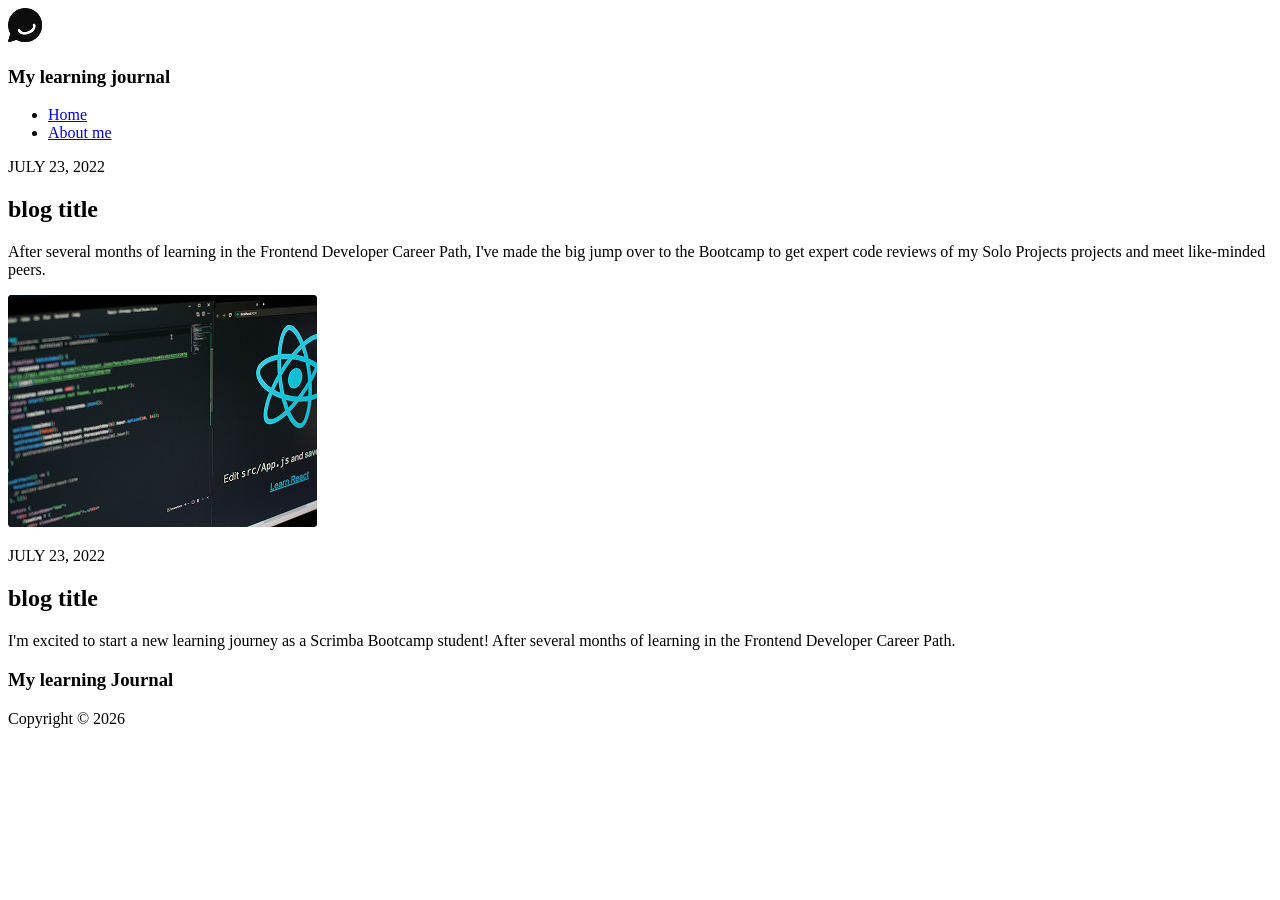
==== index.html @ 17d5e5c7 "project structure" ====
<!DOCTYPE html>
<html lang="en">
<head>
    <meta charset="UTF-8">
    <meta name="viewport" content="width=device-width, initial-scale=1.0">
    <title>My learning Journal</title>
</head>
<body>
    <nav class="navbar">
        <div class="logo">
            <img src="images/logo.png" alt="">
            <h3>My learning journal</h3>
        </div>
        <ul>
            <li><a href="#">Home</a></li>
            <li><a href="/about-me.html">About me</a></li>
        </ul>
    </nav>
    <main>
        <div class="featured-blog">
            <p class="blog-date">JULY 23, 2022</p>
            <h2 class="blog-title">blog title</h2>
            <p class="blog-description">After several months of learning in the Frontend Developer Career Path, I've made the big jump over to the Bootcamp to get expert code reviews of my Solo Projects projects and meet like-minded peers.</p>

        </div>
        <div class="blog">
            <img class="blog-image" src="images/blog-image-01.png" alt="">
            <p class="blog-date">JULY 23, 2022</p>
            <h2 class="blog-title">blog title</h2>
            <p class="blog-description">I'm excited to start a new learning journey as a Scrimba Bootcamp student! After several months of learning in the Frontend Developer Career Path.</p>
        </div>

    </main>
    <footer>
        <h3>My learning Journal</h3>
        <p>Copyright &copy; 2026</p>
    </footer>
</body>
</html>
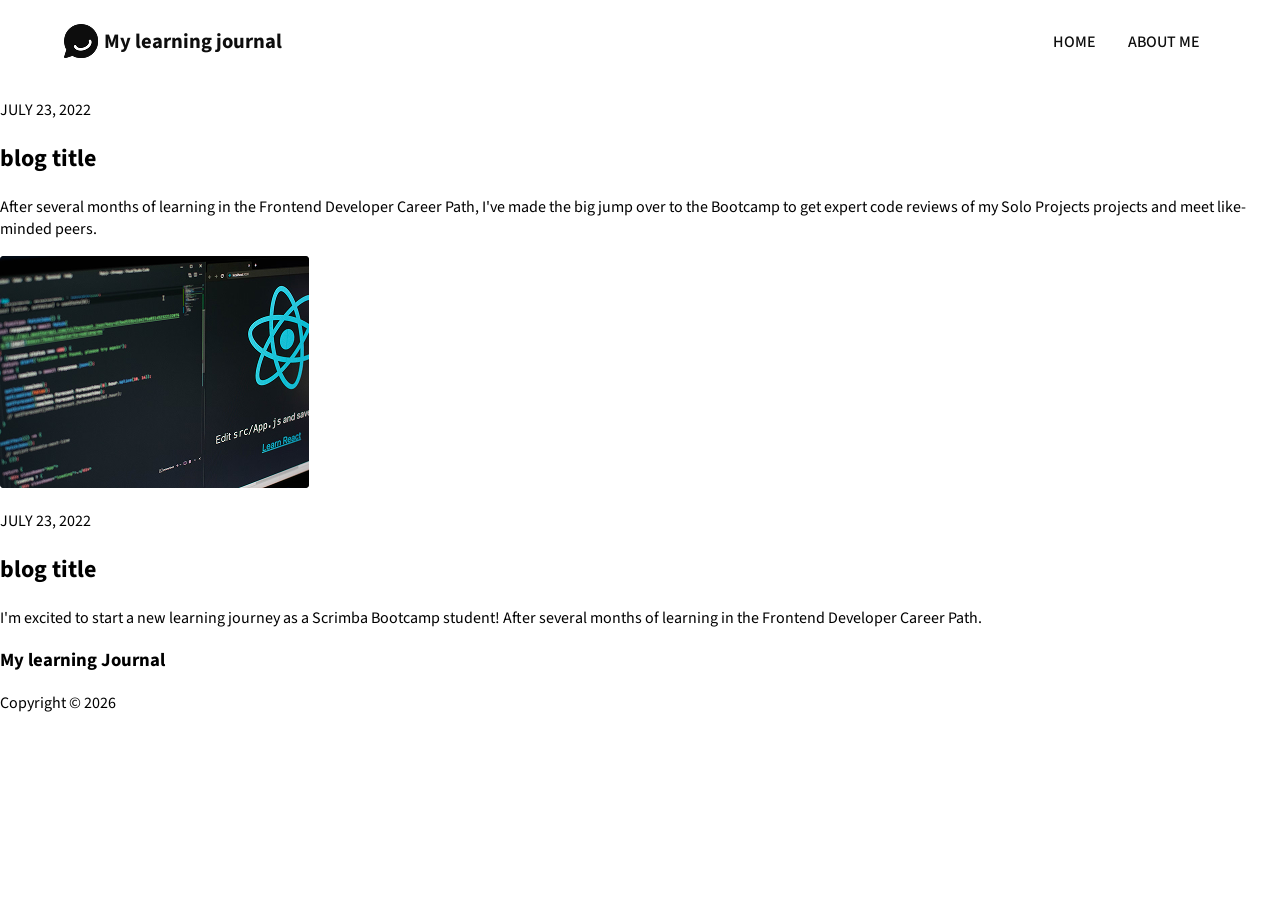
==== commit 36b29fa0: "header styling" ====
--- a/index.html
+++ b/index.html
@@ -4,6 +4,10 @@
     <meta charset="UTF-8">
     <meta name="viewport" content="width=device-width, initial-scale=1.0">
     <title>My learning Journal</title>
+    <link rel="stylesheet" href="style.css">
+    <link rel="preconnect" href="https://fonts.googleapis.com">
+    <link rel="preconnect" href="https://fonts.gstatic.com" crossorigin>
+    <link href="https://fonts.googleapis.com/css2?family=Source+Sans+3:ital,wght@0,200..900;1,200..900&display=swap" rel="stylesheet">
 </head>
 <body>
     <nav class="navbar">
--- a/style.css
+++ b/style.css
@@ -0,0 +1,50 @@
+html, 
+body {
+    margin: 0;
+    padding: 0;
+    font-family: "Source Sans 3", sans-serif;
+}
+
+*{
+    box-sizing: border-box;
+}
+
+/* header styling */
+.navbar {
+    display: flex;
+    background-color: white;
+    height: 83px;
+    justify-content: space-between;
+    align-items: center;
+    padding: 0 4rem;
+
+}
+.logo{
+    display: flex;
+    align-items: center;
+    color: #0E0E0E;
+    gap: 0.3rem;
+    font-size: 1.1rem;
+}
+.logo img {
+    width: 35px;
+    height: 35px;
+}
+
+ul{
+    list-style-type: none;
+    display: flex;
+}
+li{
+    margin: 0 1rem;
+}
+li a {
+    text-decoration: none;
+    color: #0E0E0E;
+    text-transform: uppercase;
+    font-weight: 500;
+}
+li a:hover{
+   border-bottom: 1px solid black;
+}
+
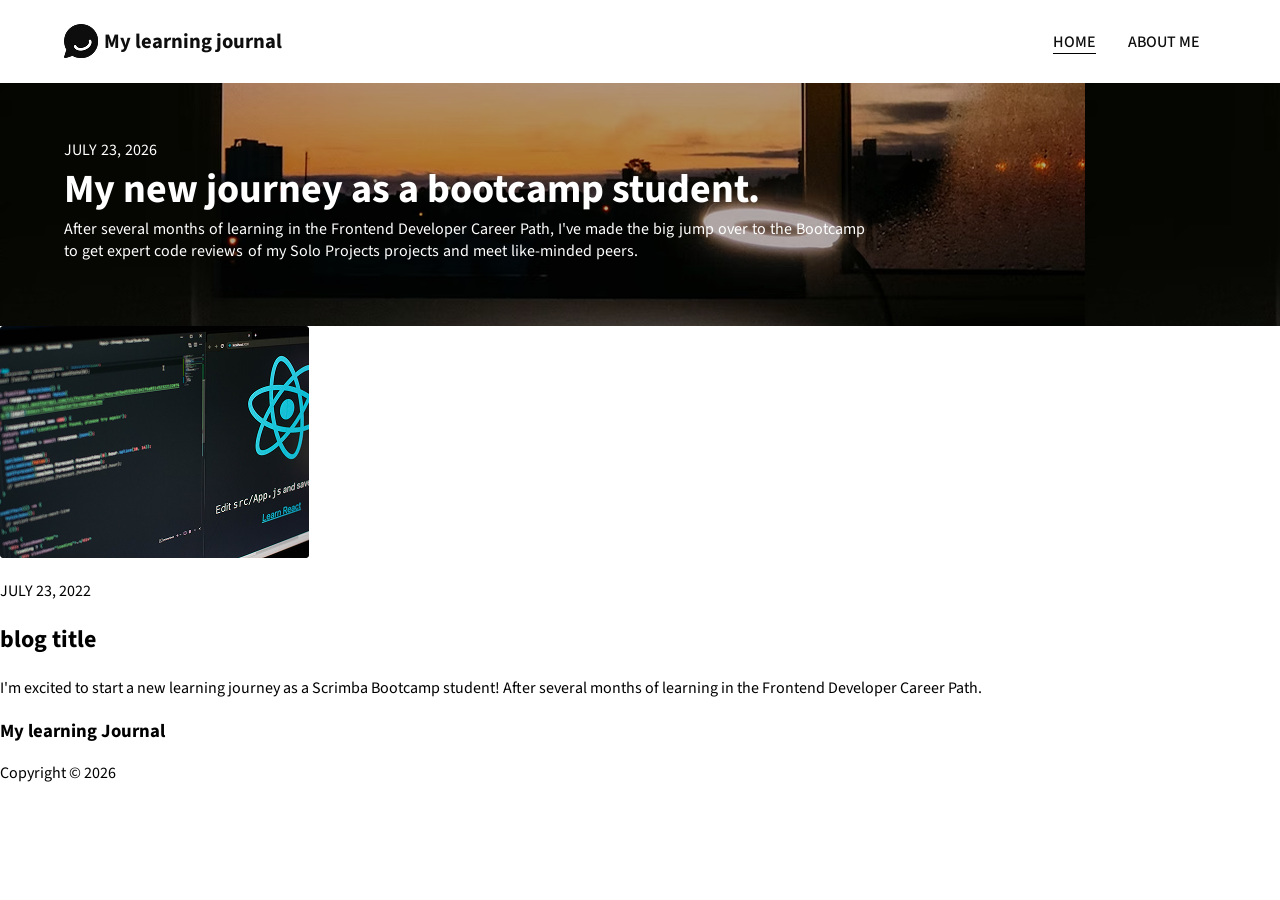
==== commit cf28b0c6: "featured blog styling" ====
--- a/index.html
+++ b/index.html
@@ -16,16 +16,19 @@
             <h3>My learning journal</h3>
         </div>
         <ul>
-            <li><a href="#">Home</a></li>
+            <li><a class="active" href="#">Home</a></li>
             <li><a href="/about-me.html">About me</a></li>
         </ul>
     </nav>
     <main>
         <div class="featured-blog">
-            <p class="blog-date">JULY 23, 2022</p>
-            <h2 class="blog-title">blog title</h2>
+            
+            <p class="blog-date">JULY 23, 2026</p>
+            <a href="/single-post.html">
+            <h2 class="blog-title">My new journey as a bootcamp student.</h2>
+            </a>
             <p class="blog-description">After several months of learning in the Frontend Developer Career Path, I've made the big jump over to the Bootcamp to get expert code reviews of my Solo Projects projects and meet like-minded peers.</p>
-
+            
         </div>
         <div class="blog">
             <img class="blog-image" src="images/blog-image-01.png" alt="">
--- a/style.css
+++ b/style.css
@@ -44,7 +44,36 @@
     text-transform: uppercase;
     font-weight: 500;
 }
-li a:hover{
+li a:hover , li a.active{
    border-bottom: 1px solid black;
 }
 
+/* featured blog styling */
+.featured-blog{
+    background: url(images/blog-image-hero.png);
+    color: white;
+    height: 27vh;
+    display: flex;
+    flex-direction: column;
+    justify-content: end;
+    padding: 4rem;
+}
+.featured-blog p {
+    max-width: 70%;
+    font-size: 1rem;
+    word-spacing: 1.1px;
+    margin: 0;
+}
+.featured-blog h2{
+    font-size: 2.5rem;
+    margin: 0;
+}
+.featured-blog a {
+    text-decoration: none;
+    color: white;
+
+}
+
+.featured-blog a:hover {
+    text-decoration: underline;
+}
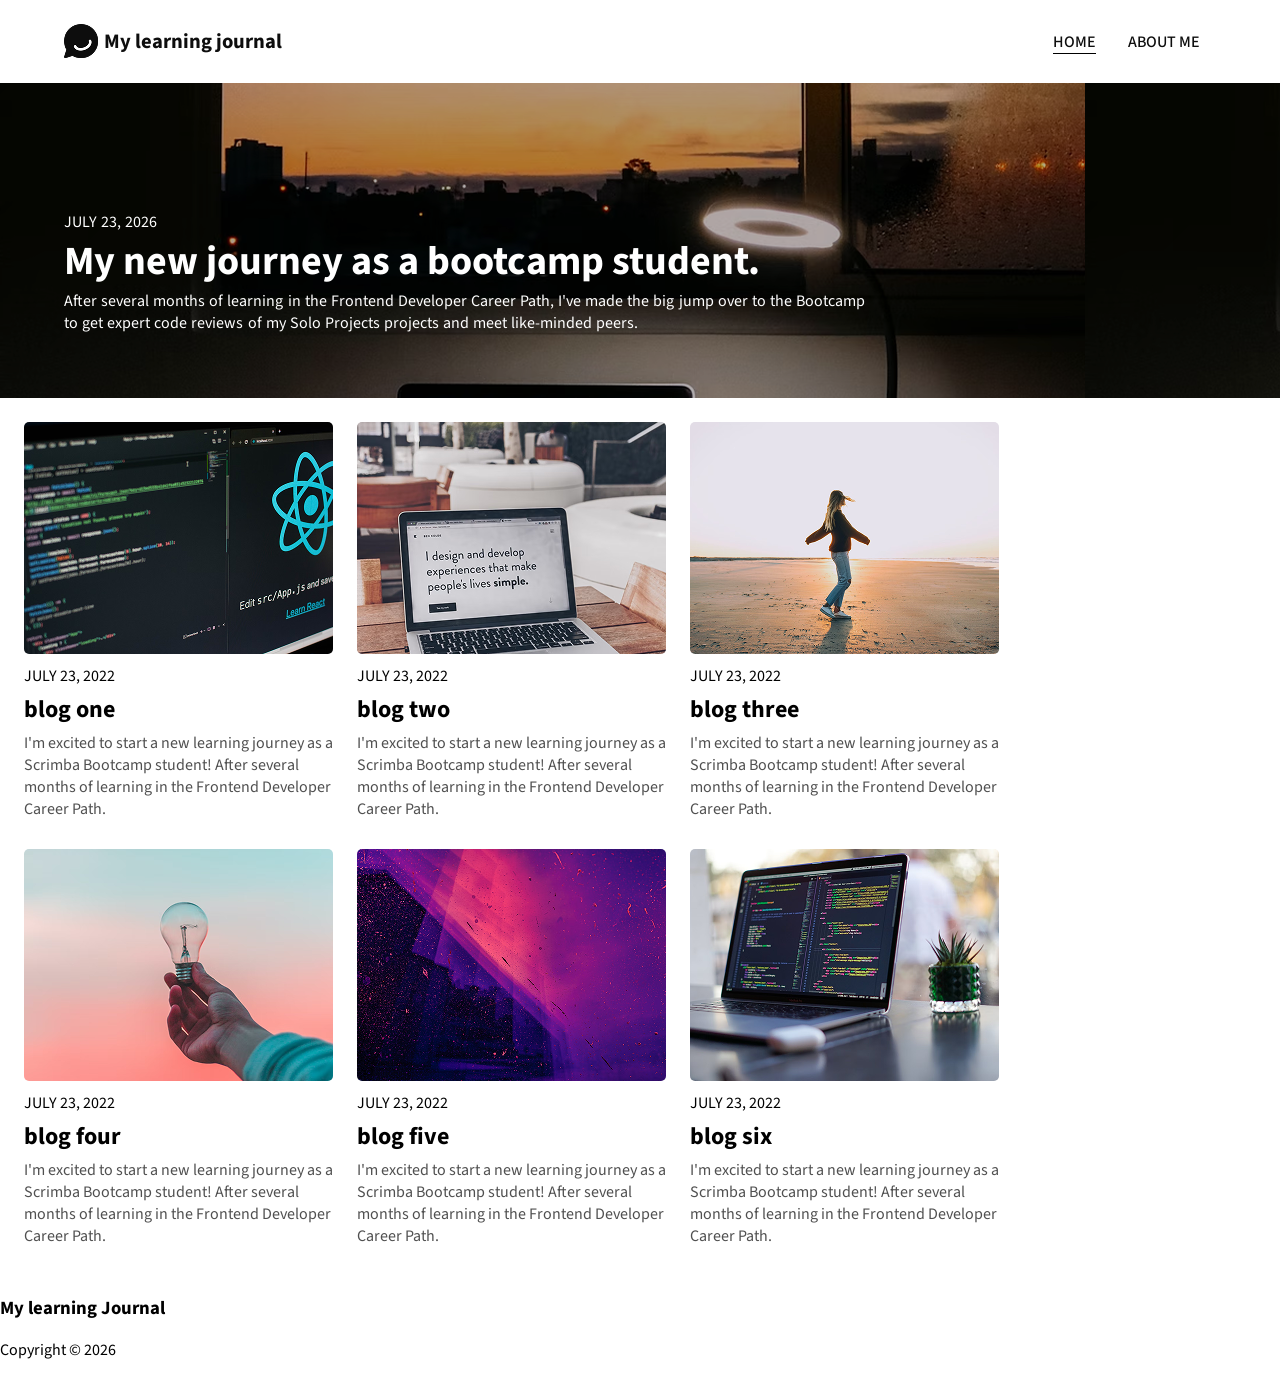
==== commit b22c945c: "styling blogs" ====
--- a/index.html
+++ b/index.html
@@ -30,12 +30,46 @@
             <p class="blog-description">After several months of learning in the Frontend Developer Career Path, I've made the big jump over to the Bootcamp to get expert code reviews of my Solo Projects projects and meet like-minded peers.</p>
             
         </div>
+        <div class="blog-container">
         <div class="blog">
             <img class="blog-image" src="images/blog-image-01.png" alt="">
             <p class="blog-date">JULY 23, 2022</p>
-            <h2 class="blog-title">blog title</h2>
+            <h2 class="blog-title">blog one</h2>
             <p class="blog-description">I'm excited to start a new learning journey as a Scrimba Bootcamp student! After several months of learning in the Frontend Developer Career Path.</p>
         </div>
+        <div class="blog">
+            <img class="blog-image" src="images/blog-image-02.png" alt="">
+            <p class="blog-date">JULY 23, 2022</p>
+            <h2 class="blog-title">blog two</h2>
+            <p class="blog-description">I'm excited to start a new learning journey as a Scrimba Bootcamp student! After several months of learning in the Frontend Developer Career Path.</p>
+        </div>
+        
+        <div class="blog">
+            <img class="blog-image" src="images/blog-image-03.png" alt="">
+            <p class="blog-date">JULY 23, 2022</p>
+            <h2 class="blog-title">blog three</h2>
+            <p class="blog-description">I'm excited to start a new learning journey as a Scrimba Bootcamp student! After several months of learning in the Frontend Developer Career Path.</p>
+        </div>
+        <div class="blog">
+            <img class="blog-image" src="images/blog-image-04.png" alt="">
+            <p class="blog-date">JULY 23, 2022</p>
+            <h2 class="blog-title">blog four</h2>
+            <p class="blog-description">I'm excited to start a new learning journey as a Scrimba Bootcamp student! After several months of learning in the Frontend Developer Career Path.</p>
+        </div>
+        <div class="blog">
+            <img class="blog-image" src="images/blog-image-05.png" alt="">
+            <p class="blog-date">JULY 23, 2022</p>
+            <h2 class="blog-title">blog five</h2>
+            <p class="blog-description">I'm excited to start a new learning journey as a Scrimba Bootcamp student! After several months of learning in the Frontend Developer Career Path.</p>
+        </div>
+         <div class="blog">
+            <img class="blog-image" src="images/blog-image-06.png" alt="">
+            <p class="blog-date">JULY 23, 2022</p>
+            <h2 class="blog-title">blog six</h2>
+            <p class="blog-description">I'm excited to start a new learning journey as a Scrimba Bootcamp student! After several months of learning in the Frontend Developer Career Path.</p>
+        </div>
+        </div>
+        
 
     </main>
     <footer>
--- a/style.css
+++ b/style.css
@@ -45,14 +45,21 @@
     font-weight: 500;
 }
 li a:hover , li a.active{
-   border-bottom: 1px solid black;
+   border-bottom: 1.5px solid black;
 }
-
+main{
+    display: grid;
+    grid-template-columns: repeat(12,1fr);
+    
+}
 /* featured blog styling */
 .featured-blog{
+    grid-area: featured;
+    grid-column: 1/-1;
+    grid-row: 1;
     background: url(images/blog-image-hero.png);
     color: white;
-    height: 27vh;
+    height: 35vh;
     display: flex;
     flex-direction: column;
     justify-content: end;
@@ -76,4 +83,28 @@
 
 .featured-blog a:hover {
     text-decoration: underline;
+}
+.featured-blog .blog-description{
+    color: #ffffff;
+}
+
+/* blog styling */
+
+
+.blog-container{
+ display: grid;
+ grid-template-columns: 1fr 1fr 1fr;
+ padding: 1.5rem;
+ gap: 1.5rem;
+  justify-items: center;
+}
+.blog-image{
+    border-radius: 5px;
+}
+.blog-date,.blog-title,.blog-description{
+    margin: 5px 0;
+}
+
+.blog-description{
+    color: #505050;
 }
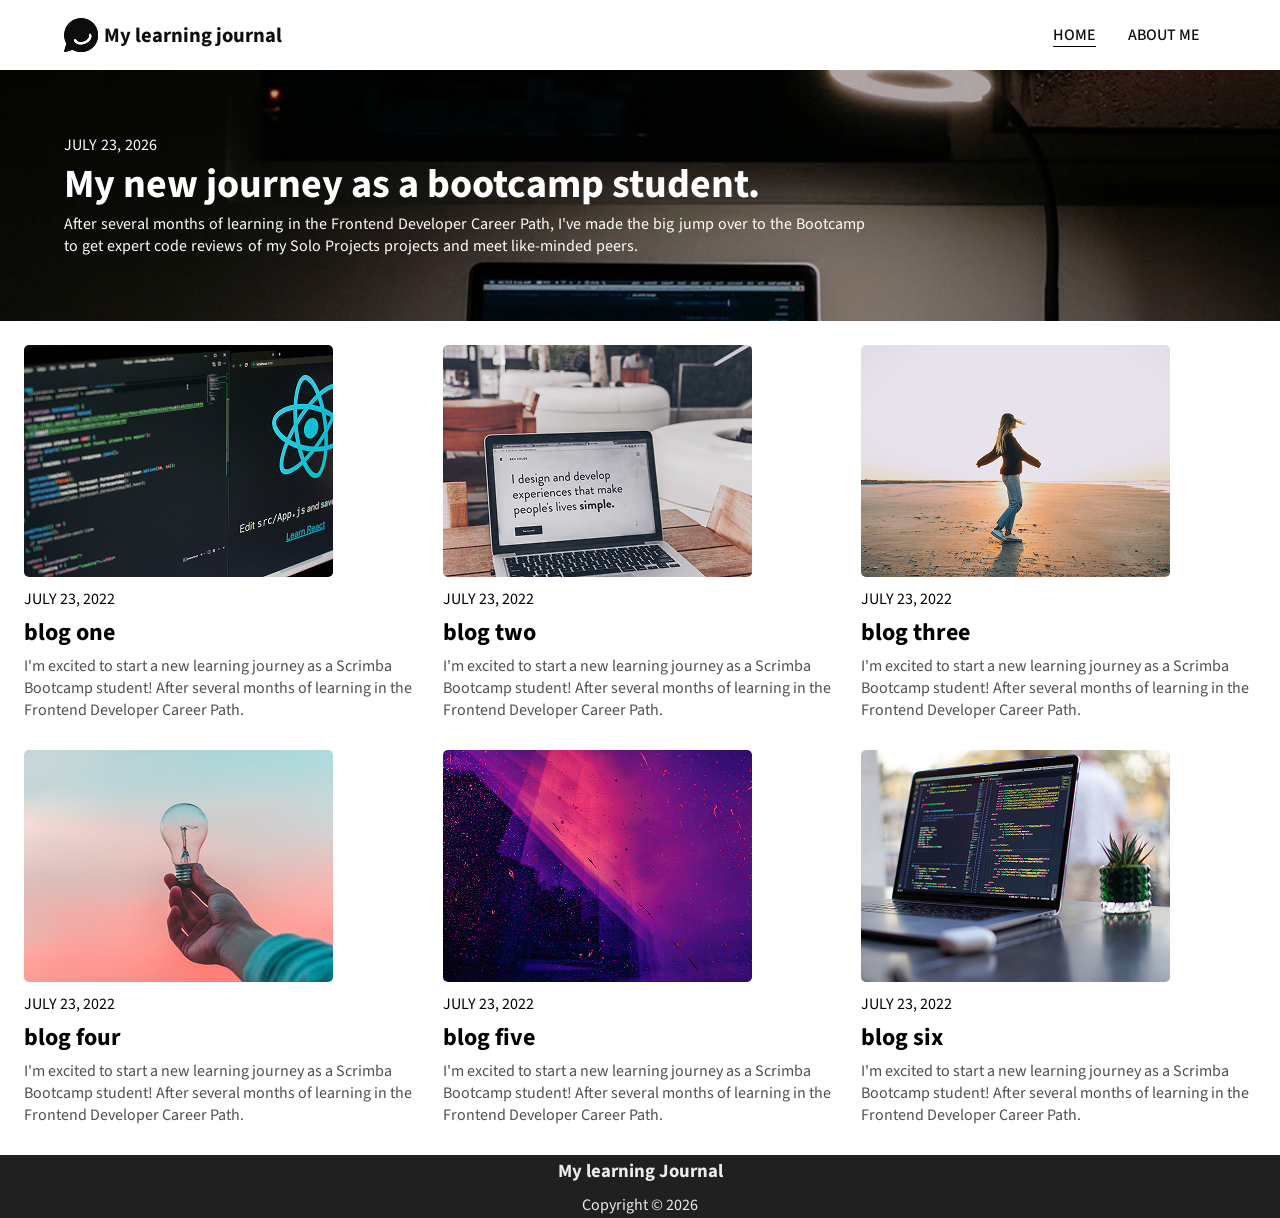
==== commit 119c552d: "footer styling , final homepage styling" ====
--- a/index.html
+++ b/index.html
@@ -1,5 +1,6 @@
 <!DOCTYPE html>
 <html lang="en">
+
 <head>
     <meta charset="UTF-8">
     <meta name="viewport" content="width=device-width, initial-scale=1.0">
@@ -7,8 +8,10 @@
     <link rel="stylesheet" href="style.css">
     <link rel="preconnect" href="https://fonts.googleapis.com">
     <link rel="preconnect" href="https://fonts.gstatic.com" crossorigin>
-    <link href="https://fonts.googleapis.com/css2?family=Source+Sans+3:ital,wght@0,200..900;1,200..900&display=swap" rel="stylesheet">
+    <link href="https://fonts.googleapis.com/css2?family=Source+Sans+3:ital,wght@0,200..900;1,200..900&display=swap"
+        rel="stylesheet">
 </head>
+
 <body>
     <nav class="navbar">
         <div class="logo">
@@ -22,54 +25,62 @@
     </nav>
     <main>
         <div class="featured-blog">
-            
+
             <p class="blog-date">JULY 23, 2026</p>
             <a href="/single-post.html">
-            <h2 class="blog-title">My new journey as a bootcamp student.</h2>
+                <h2 class="blog-title">My new journey as a bootcamp student.</h2>
             </a>
-            <p class="blog-description">After several months of learning in the Frontend Developer Career Path, I've made the big jump over to the Bootcamp to get expert code reviews of my Solo Projects projects and meet like-minded peers.</p>
-            
+            <p class="blog-description">After several months of learning in the Frontend Developer Career Path, I've
+                made the big jump over to the Bootcamp to get expert code reviews of my Solo Projects projects and meet
+                like-minded peers.</p>
+
         </div>
         <div class="blog-container">
-        <div class="blog">
-            <img class="blog-image" src="images/blog-image-01.png" alt="">
-            <p class="blog-date">JULY 23, 2022</p>
-            <h2 class="blog-title">blog one</h2>
-            <p class="blog-description">I'm excited to start a new learning journey as a Scrimba Bootcamp student! After several months of learning in the Frontend Developer Career Path.</p>
+            <div class="blog">
+                <img class="blog-image" src="images/blog-image-01.png" alt="">
+                <p class="blog-date">JULY 23, 2022</p>
+                <h2 class="blog-title">blog one</h2>
+                <p class="blog-description">I'm excited to start a new learning journey as a Scrimba Bootcamp student!
+                    After several months of learning in the Frontend Developer Career Path.</p>
+            </div>
+            <div class="blog">
+                <img class="blog-image" src="images/blog-image-02.png" alt="">
+                <p class="blog-date">JULY 23, 2022</p>
+                <h2 class="blog-title">blog two</h2>
+                <p class="blog-description">I'm excited to start a new learning journey as a Scrimba Bootcamp student!
+                    After several months of learning in the Frontend Developer Career Path.</p>
+            </div>
+
+            <div class="blog">
+                <img class="blog-image" src="images/blog-image-03.png" alt="">
+                <p class="blog-date">JULY 23, 2022</p>
+                <h2 class="blog-title">blog three</h2>
+                <p class="blog-description">I'm excited to start a new learning journey as a Scrimba Bootcamp student!
+                    After several months of learning in the Frontend Developer Career Path.</p>
+            </div>
+            <div class="blog">
+                <img class="blog-image" src="images/blog-image-04.png" alt="">
+                <p class="blog-date">JULY 23, 2022</p>
+                <h2 class="blog-title">blog four</h2>
+                <p class="blog-description">I'm excited to start a new learning journey as a Scrimba Bootcamp student!
+                    After several months of learning in the Frontend Developer Career Path.</p>
+            </div>
+            <div class="blog">
+                <img class="blog-image" src="images/blog-image-05.png" alt="">
+                <p class="blog-date">JULY 23, 2022</p>
+                <h2 class="blog-title">blog five</h2>
+                <p class="blog-description">I'm excited to start a new learning journey as a Scrimba Bootcamp student!
+                    After several months of learning in the Frontend Developer Career Path.</p>
+            </div>
+            <div class="blog">
+                <img class="blog-image" src="images/blog-image-06.png" alt="">
+                <p class="blog-date">JULY 23, 2022</p>
+                <h2 class="blog-title">blog six</h2>
+                <p class="blog-description">I'm excited to start a new learning journey as a Scrimba Bootcamp student!
+                    After several months of learning in the Frontend Developer Career Path.</p>
+            </div>
         </div>
-        <div class="blog">
-            <img class="blog-image" src="images/blog-image-02.png" alt="">
-            <p class="blog-date">JULY 23, 2022</p>
-            <h2 class="blog-title">blog two</h2>
-            <p class="blog-description">I'm excited to start a new learning journey as a Scrimba Bootcamp student! After several months of learning in the Frontend Developer Career Path.</p>
-        </div>
-        
-        <div class="blog">
-            <img class="blog-image" src="images/blog-image-03.png" alt="">
-            <p class="blog-date">JULY 23, 2022</p>
-            <h2 class="blog-title">blog three</h2>
-            <p class="blog-description">I'm excited to start a new learning journey as a Scrimba Bootcamp student! After several months of learning in the Frontend Developer Career Path.</p>
-        </div>
-        <div class="blog">
-            <img class="blog-image" src="images/blog-image-04.png" alt="">
-            <p class="blog-date">JULY 23, 2022</p>
-            <h2 class="blog-title">blog four</h2>
-            <p class="blog-description">I'm excited to start a new learning journey as a Scrimba Bootcamp student! After several months of learning in the Frontend Developer Career Path.</p>
-        </div>
-        <div class="blog">
-            <img class="blog-image" src="images/blog-image-05.png" alt="">
-            <p class="blog-date">JULY 23, 2022</p>
-            <h2 class="blog-title">blog five</h2>
-            <p class="blog-description">I'm excited to start a new learning journey as a Scrimba Bootcamp student! After several months of learning in the Frontend Developer Career Path.</p>
-        </div>
-         <div class="blog">
-            <img class="blog-image" src="images/blog-image-06.png" alt="">
-            <p class="blog-date">JULY 23, 2022</p>
-            <h2 class="blog-title">blog six</h2>
-            <p class="blog-description">I'm excited to start a new learning journey as a Scrimba Bootcamp student! After several months of learning in the Frontend Developer Career Path.</p>
-        </div>
-        </div>
-        
+
 
     </main>
     <footer>
@@ -77,4 +88,5 @@
         <p>Copyright &copy; 2026</p>
     </footer>
 </body>
+
 </html>
--- a/style.css
+++ b/style.css
@@ -1,12 +1,19 @@
-html, 
+html,
 body {
     margin: 0;
     padding: 0;
     font-family: "Source Sans 3", sans-serif;
+    height: 100%;
 }
 
-*{
+* {
     box-sizing: border-box;
+}
+
+body {
+    min-height: 100vh;
+    display: flex;
+    flex-direction: column;
 }
 
 /* header styling */
@@ -17,94 +24,131 @@
     justify-content: space-between;
     align-items: center;
     padding: 0 4rem;
+}
 
-}
-.logo{
+.logo {
     display: flex;
     align-items: center;
     color: #0E0E0E;
     gap: 0.3rem;
     font-size: 1.1rem;
 }
+
 .logo img {
     width: 35px;
     height: 35px;
 }
 
-ul{
+ul {
     list-style-type: none;
     display: flex;
 }
-li{
+
+li {
     margin: 0 1rem;
 }
+
 li a {
     text-decoration: none;
     color: #0E0E0E;
     text-transform: uppercase;
     font-weight: 500;
 }
-li a:hover , li a.active{
-   border-bottom: 1.5px solid black;
+
+li a:hover,
+li a.active {
+    border-bottom: 1.5px solid black;
 }
-main{
+
+/* main layout */
+main {
     display: grid;
-    grid-template-columns: repeat(12,1fr);
-    
+    grid-template-columns: repeat(12, 1fr);
+    flex: 1;
 }
+
 /* featured blog styling */
-.featured-blog{
-    grid-area: featured;
-    grid-column: 1/-1;
-    grid-row: 1;
+.featured-blog {
+    grid-column: 1 / -1;
     background: url(images/blog-image-hero.png);
+    background-size: cover;
+    background-position: center;
+    width: 100%;
     color: white;
-    height: 35vh;
+    min-height: 27vh;
     display: flex;
     flex-direction: column;
     justify-content: end;
     padding: 4rem;
 }
+
 .featured-blog p {
     max-width: 70%;
     font-size: 1rem;
     word-spacing: 1.1px;
     margin: 0;
 }
-.featured-blog h2{
+
+.featured-blog h2 {
     font-size: 2.5rem;
     margin: 0;
 }
+
 .featured-blog a {
     text-decoration: none;
     color: white;
-
 }
 
 .featured-blog a:hover {
     text-decoration: underline;
 }
-.featured-blog .blog-description{
+
+.featured-blog .blog-description {
     color: #ffffff;
 }
 
 /* blog styling */
+.blog-container {
+    grid-column: 1 / -1;
+    display: grid;
+    grid-template-columns: repeat(3, 1fr);
+    padding: 1.5rem;
+    gap: 1.5rem;
+    justify-items: center;
+}
 
+.blog-image {
+    border-radius: 5px;
+    max-width: 100%;
+}
 
-.blog-container{
- display: grid;
- grid-template-columns: 1fr 1fr 1fr;
- padding: 1.5rem;
- gap: 1.5rem;
-  justify-items: center;
-}
-.blog-image{
-    border-radius: 5px;
-}
-.blog-date,.blog-title,.blog-description{
+.blog-date,
+.blog-title,
+.blog-description {
     margin: 5px 0;
 }
 
-.blog-description{
+.blog-description {
     color: #505050;
+}
+
+/* footer styling */
+footer {
+    background-color: #202020;
+    width: 100%;
+    min-height: 7vh;
+    text-align: center;
+    color: #ECECEC;
+    padding: 1rem;
+    display: flex;
+    flex-direction: column;
+    justify-content: center;
+    gap: 10px;
+}
+
+footer h3{
+    margin: 0;
+}
+footer p {
+    margin: 0;
 }
